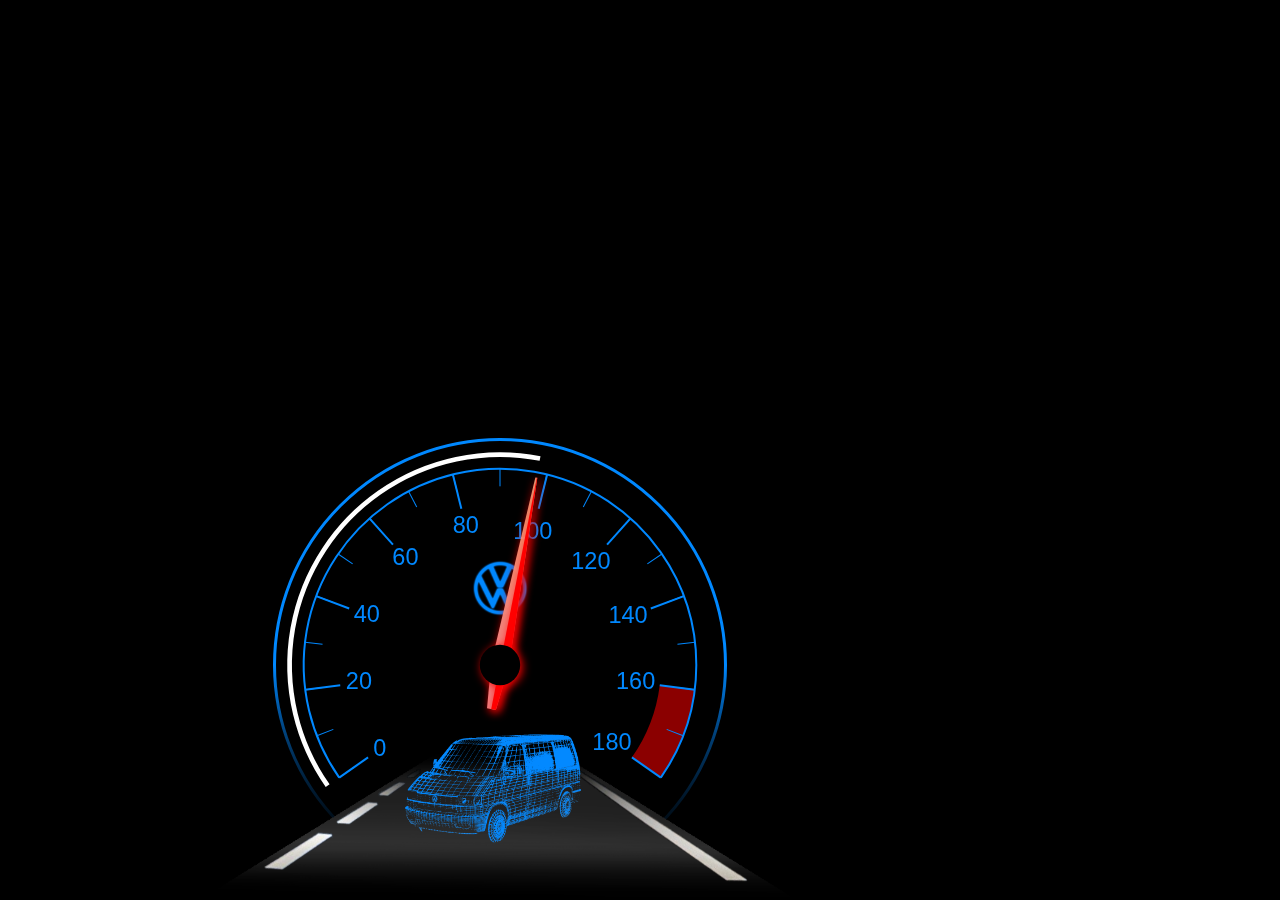
==== html/index.html @ 261214fd "html design draft" ====
<!doctype html>
<html>
<head>
    <title>Gauges as Components</title>
    <link rel="stylesheet" type="text/css" href="css/style.css">
</head>
<body>
<img id="road" src="img/road.png">
<img id="vwlogo" src="img/vw_logo.png">
<img id="t4image" src="img/t4.png">
<canvas id="speedometer" ></canvas>
<script src="js/jquery-3.5.0.slim.min.js"></script>
<script src="js/gauge.min.js"></script>
<script src="js/cargauge.js"></script>
</body>
</html>
---- html/css/style.css ----
body {
    overflow: hidden;
    background-color: black;
}

#speedometer {
    position: absolute;
    left: 265px;
    bottom: 0;
    z-index: 0;
}

#t4image {
    position: absolute;
    bottom: 51px;
    left: 389px;
    width: 212px;
    z-index: 2;
}

#vwlogo {
    width: 60px;
    left: 470px;
    position: absolute;
    bottom: 283px;
    z-index: -1;
}

#road {
    position: absolute;
    bottom: 0;
    left: 200px;
    height: 150px;
    z-index: 1;
}
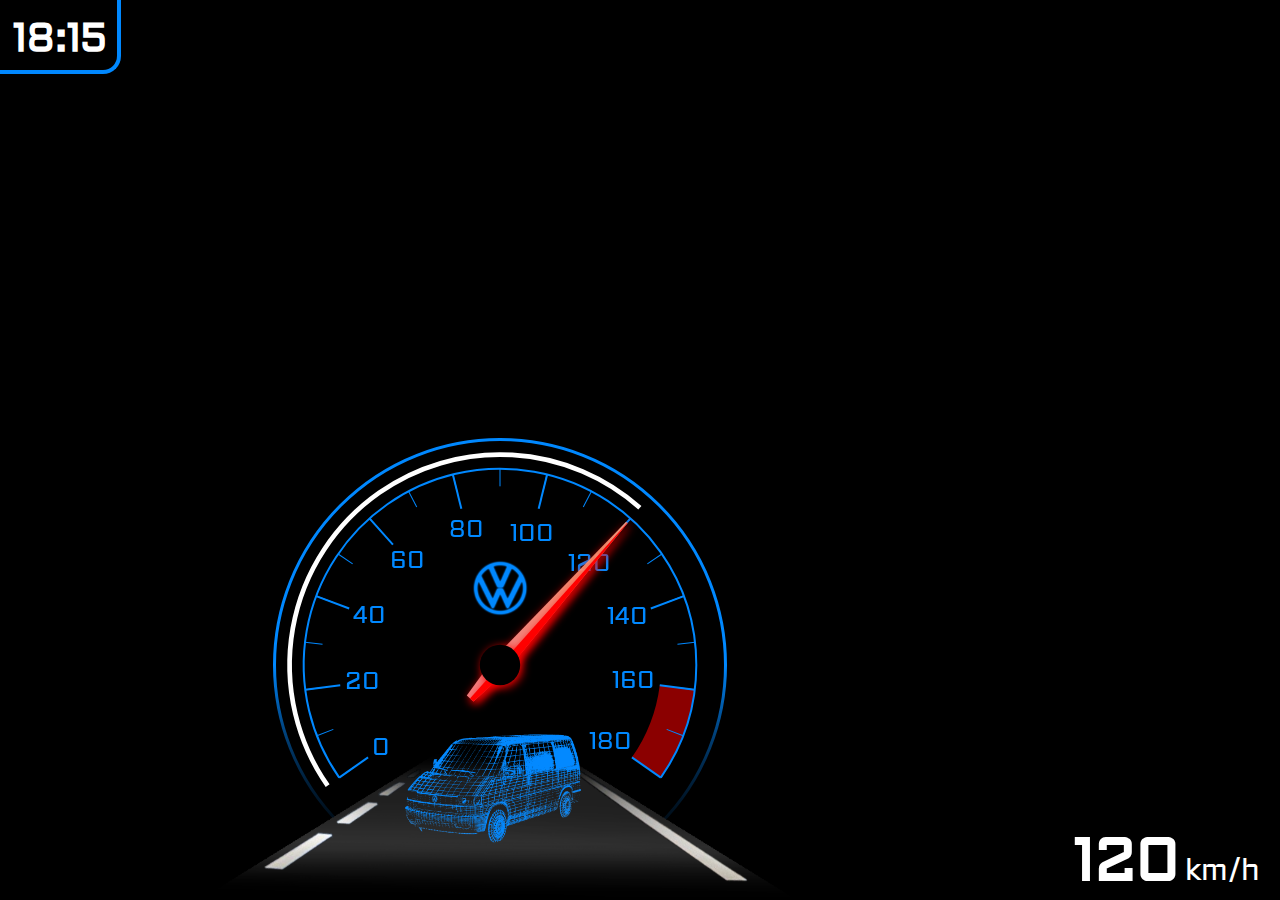
==== commit c3d90ede: "styling speedometer" ====
--- a/html/index.html
+++ b/html/index.html
@@ -3,8 +3,11 @@
 <head>
     <title>Gauges as Components</title>
     <link rel="stylesheet" type="text/css" href="css/style.css">
+    <link href="https://fonts.googleapis.com/css2?family=Aldrich&display=swap" rel="stylesheet">
 </head>
 <body>
+<div id="clock">18:15</div>
+<div id="speed">120<small>km/h</small></div>
 <img id="road" src="img/road.png">
 <img id="vwlogo" src="img/vw_logo.png">
 <img id="t4image" src="img/t4.png">
--- a/html/css/style.css
+++ b/html/css/style.css
@@ -1,6 +1,7 @@
 body {
     overflow: hidden;
     background-color: black;
+    font-family: 'Aldrich', sans-serif;
 }
 
 #speedometer {
@@ -32,4 +33,37 @@
     left: 200px;
     height: 150px;
     z-index: 1;
+}
+
+#clock {
+    color: white;
+    font-weight: bold;
+    font-size: 40px;
+    position: absolute;
+    top: -17px;
+    left: -17px;
+    padding-left: 30px;
+    padding-top: 30px;
+    border: 4px solid #0088ff;
+    border-radius: 18px;
+    border-top: 0;
+    border-left: 0;
+    padding-bottom: 6px;
+    padding-right: 10px;
+}
+
+#speed {
+    color: white;
+    font-weight: bold;
+    font-size: 60px;
+    position: absolute;
+    bottom: 0px;
+    right: 20px;
+    z-index: 20;
+}
+
+#speed small {
+    font-weight: normal;
+    font-size: 30px;
+    margin-left: 5px;
 }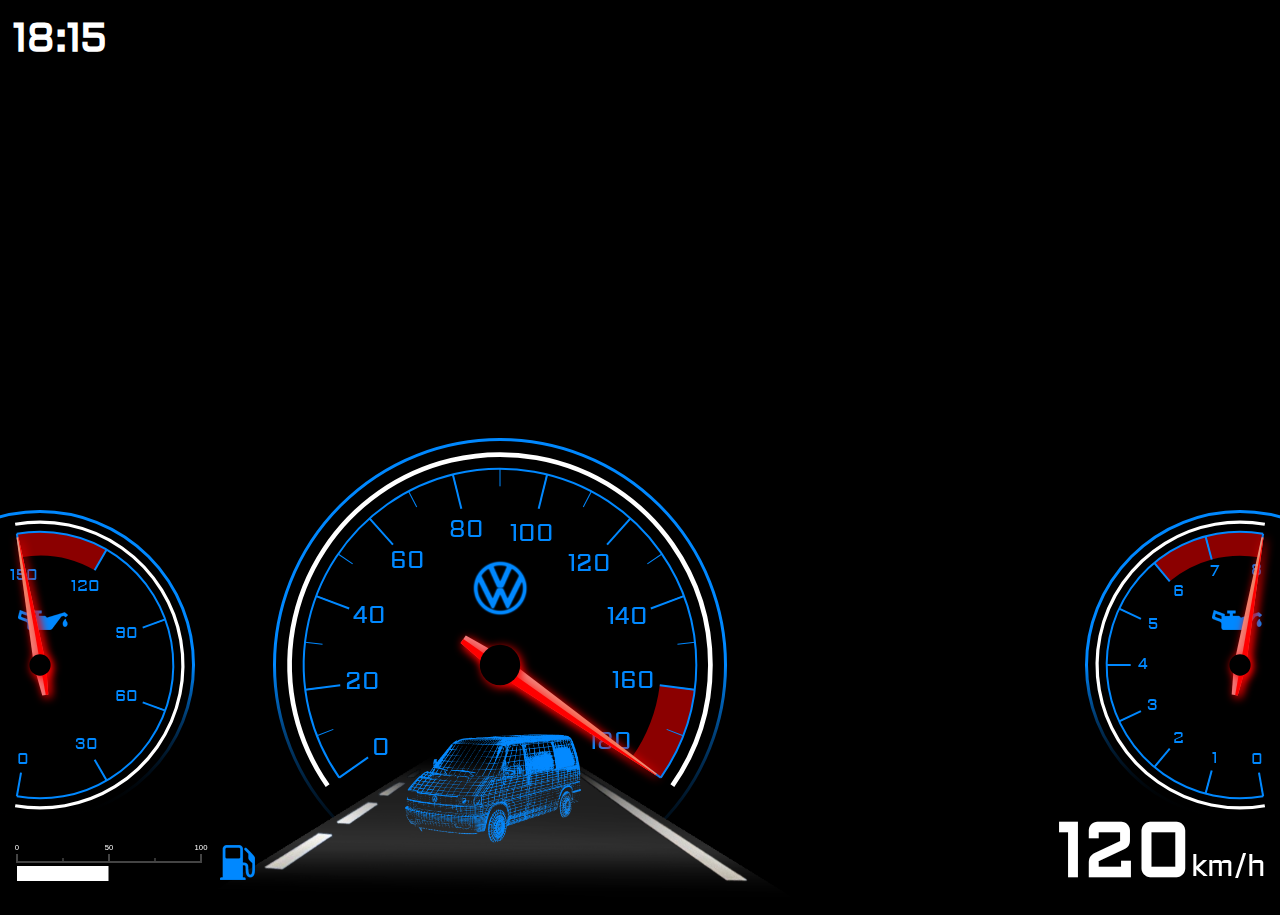
==== commit 4bb6caf2: "New Features" ====
--- a/html/index.html
+++ b/html/index.html
@@ -1,19 +1,24 @@
 <!doctype html>
 <html>
-<head>
-    <title>Gauges as Components</title>
-    <link rel="stylesheet" type="text/css" href="css/style.css">
-    <link href="https://fonts.googleapis.com/css2?family=Aldrich&display=swap" rel="stylesheet">
-</head>
-<body>
-<div id="clock">18:15</div>
-<div id="speed">120<small>km/h</small></div>
-<img id="road" src="img/road.png">
-<img id="vwlogo" src="img/vw_logo.png">
-<img id="t4image" src="img/t4.png">
-<canvas id="speedometer" ></canvas>
-<script src="js/jquery-3.5.0.slim.min.js"></script>
-<script src="js/gauge.min.js"></script>
-<script src="js/cargauge.js"></script>
-</body>
+    <head>
+        <title>Gauges as Components</title>
+        <link rel="stylesheet" type="text/css" href="css/style.css">
+    </head>
+    <body>
+        <div id="clock">18:15</div>
+        <div id="speed">120<small>km/h</small></div>
+        <img id="road" src="img/road.png">
+        <img id="vwlogo" src="img/vw_logo.png">
+        <img id="t4image" src="img/t4.png">
+        <img id="fuelicon" src="img/fuel.png">
+        <img id="oilpressureicon" src="img/oil.png">
+        <img id="oiltempicon" src="img/oil.png">
+        <canvas id="speedometer" ></canvas>
+        <canvas id="fuellevel"></canvas>
+        <canvas id="oilpressure"></canvas>
+        <canvas id="oiltemp"></canvas>
+        <script src="js/jquery-3.5.0.slim.min.js"></script>
+        <script src="js/gauge.min.js"></script>
+        <script src="js/cargauge.js"></script>
+    </body>
 </html>--- a/html/css/style.css
+++ b/html/css/style.css
@@ -1,3 +1,8 @@
+@font-face {
+    font-family: 'Aldrich';
+    src: url('../fonts/aldrich.woff2') format('woff2');
+}  
+
 body {
     overflow: hidden;
     background-color: black;
@@ -44,26 +49,54 @@
     left: -17px;
     padding-left: 30px;
     padding-top: 30px;
-    border: 4px solid #0088ff;
-    border-radius: 18px;
-    border-top: 0;
-    border-left: 0;
-    padding-bottom: 6px;
-    padding-right: 10px;
 }
 
 #speed {
     color: white;
     font-weight: bold;
-    font-size: 60px;
+    font-size: 75px;
     position: absolute;
     bottom: 0px;
-    right: 20px;
+    right: 14px;
     z-index: 20;
 }
 
 #speed small {
     font-weight: normal;
     font-size: 30px;
-    margin-left: 5px;
-}+}
+
+#fuellevel {
+    position: absolute;
+    left: 0px;
+    z-index: 20;
+    bottom: -15px;
+}
+
+#fuelicon {
+    position: absolute;
+    bottom: 20px;
+    left: 220px;
+    z-index: 25;
+}
+
+#oilpressure {
+    position: absolute;
+    right: -125px;
+    bottom: 75px;
+}
+#oiltemp {
+    position: absolute;
+    left: -125px;
+    bottom: 75px;
+}
+#oilpressureicon {
+    position: absolute;
+    right: 13px;
+    bottom: 250px;
+}
+#oiltempicon {
+    position: absolute;
+    left: 13px;
+    bottom: 250px;
+}
